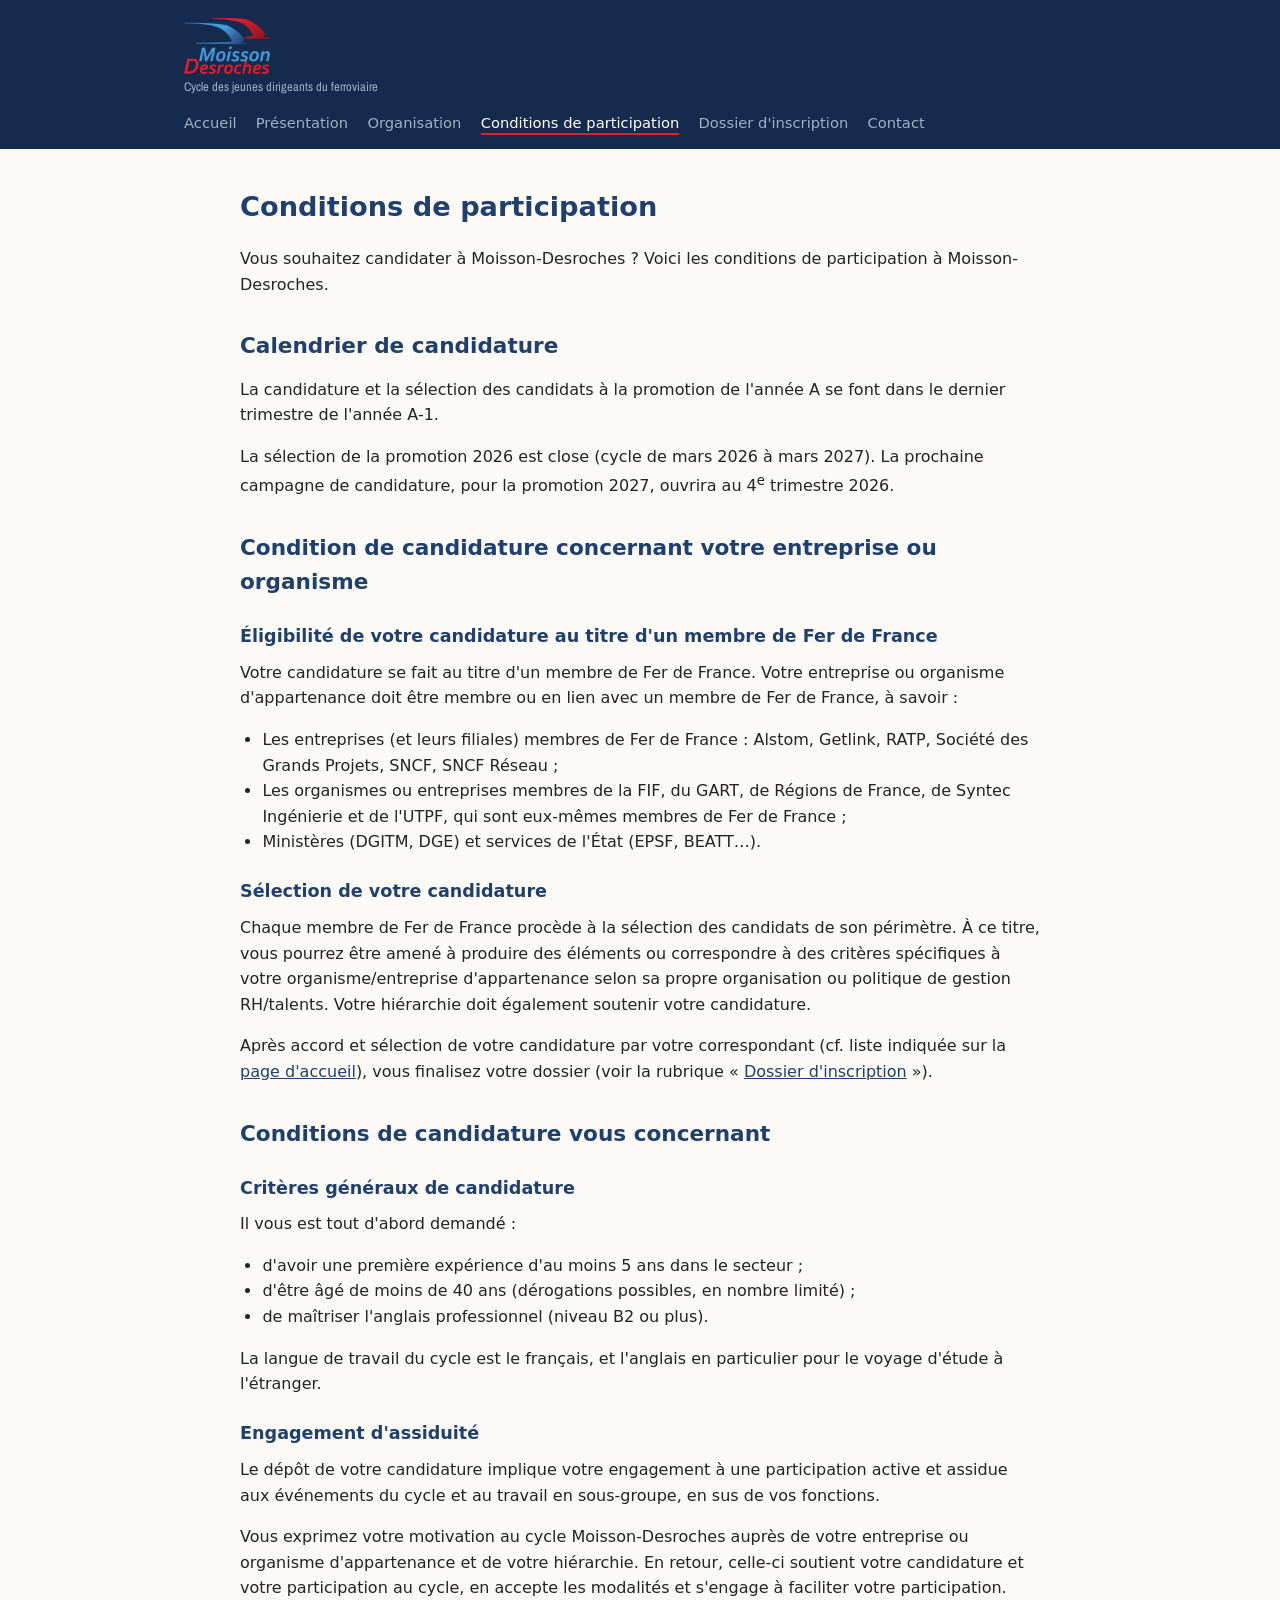
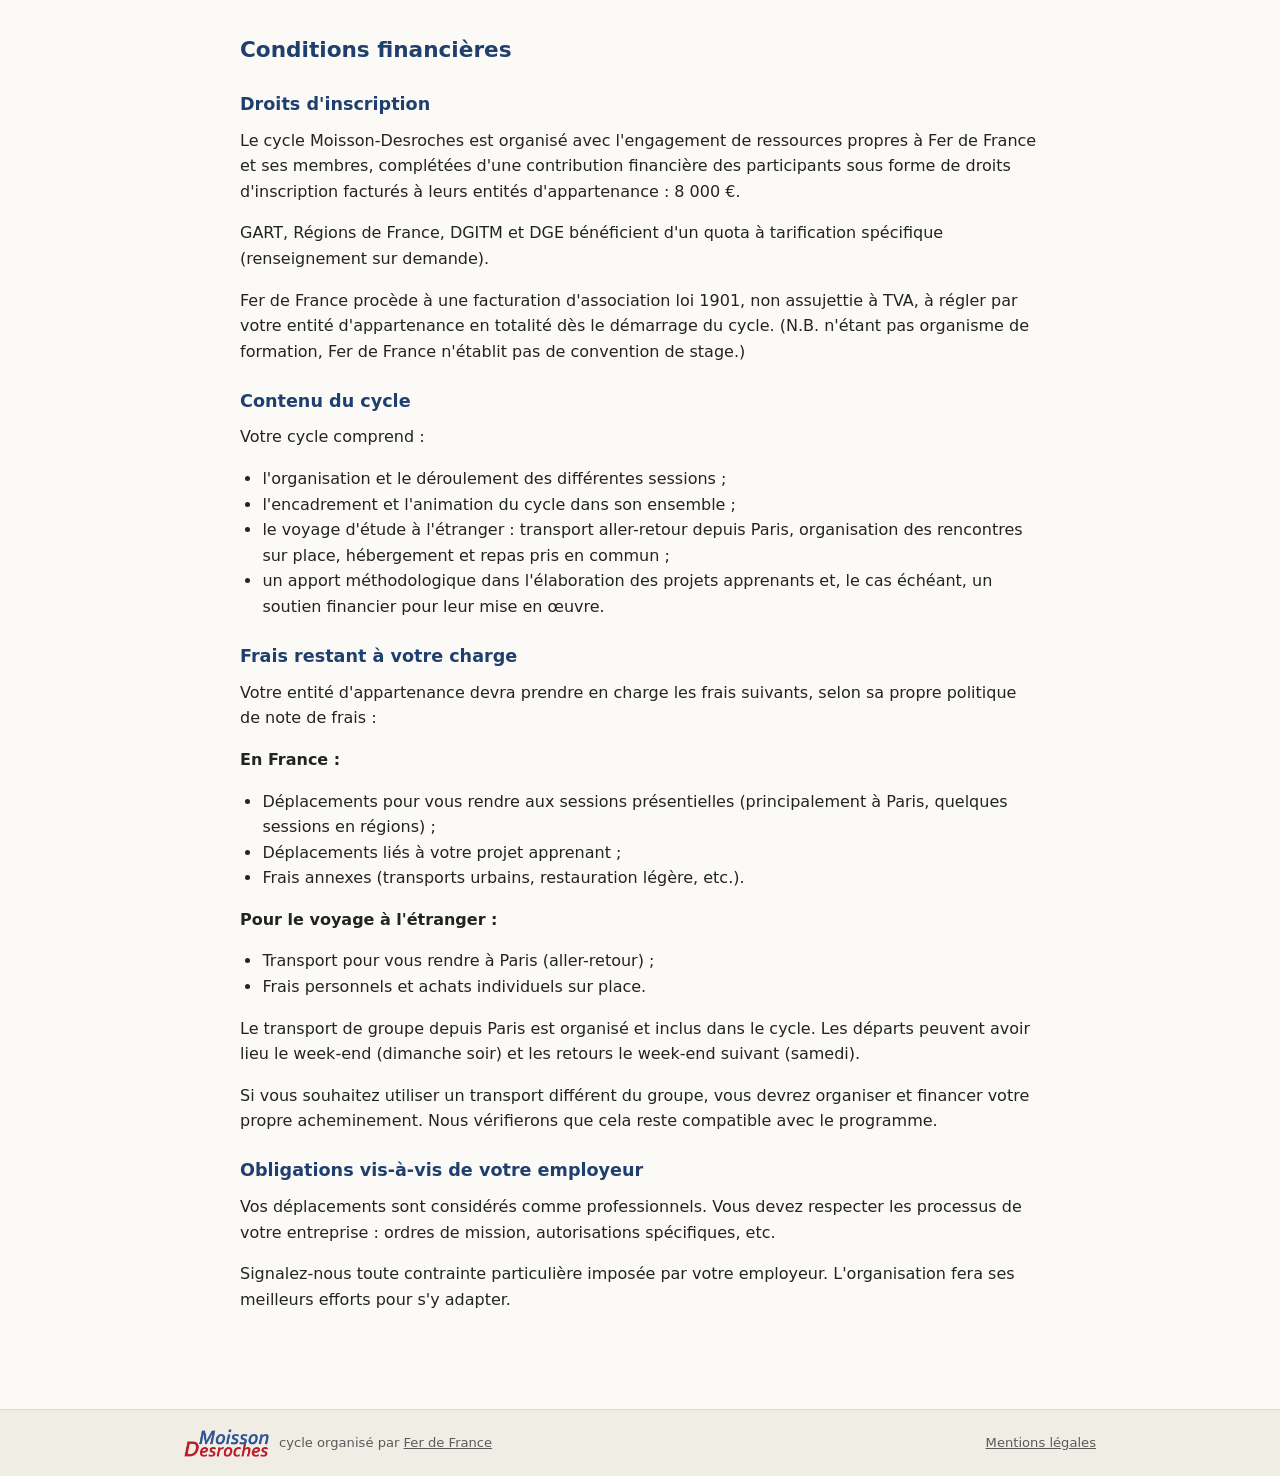
==== conditions.html @ f47c8f0b "Add files via upload" ====
<!doctype html>
<html lang="fr">
<head>
<meta charset="utf-8">
<meta name="viewport" content="width=device-width, initial-scale=1">
<title>Conditions de participation, Moisson-Desroches</title>
<link rel="stylesheet" href="style.css">
</head>
<body>
<header class="entete">
  <div class="entete-contenu">
    <div class="marque">
      <img class="logo" src="images/logo-moisson-desroches-fond-sombre.webp" alt="Logo Moisson-Desroches">
      <p class="signature">Cycle des jeunes dirigeants du ferroviaire</p>
    </div>
    <nav class="principale">
      <ul>
        <li><a href="index.html">Accueil</a></li>
        <li><a href="presentation.html">Présentation</a></li>
        <li><a href="organisation.html">Organisation</a></li>
        <li><a href="conditions.html" aria-current="page">Conditions de participation</a></li>
        <li><a href="dossier-inscription.html">Dossier d'inscription</a></li>
        <li><a href="contact.html">Contact</a></li>
      </ul>
    </nav>
  </div>
</header>

<main>
  <h1>Conditions de participation</h1>

  <p>Vous souhaitez candidater à Moisson-Desroches ? Voici les conditions de participation à Moisson-Desroches.</p>

  <h2>Calendrier de candidature</h2>

  <p>La candidature et la sélection des candidats à la promotion de l'année A se font dans le dernier trimestre de l'année A-1.</p>

  <p>La sélection de la promotion 2026 est close (cycle de mars 2026 à mars 2027). La prochaine campagne de candidature, pour la promotion 2027, ouvrira au 4<sup>e</sup> trimestre 2026.</p>

  <h2>Condition de candidature concernant votre entreprise ou organisme</h2>

  <h3>Éligibilité de votre candidature au titre d'un membre de Fer de France</h3>

  <p>Votre candidature se fait au titre d'un membre de Fer de France. Votre entreprise ou organisme d'appartenance doit être membre ou en lien avec un membre de Fer de France, à savoir :</p>

  <ul>
    <li>Les entreprises (et leurs filiales) membres de Fer de France : Alstom, Getlink, RATP, Société des Grands Projets, SNCF, SNCF Réseau ;</li>
    <li>Les organismes ou entreprises membres de la FIF, du GART, de Régions de France, de Syntec Ingénierie et de l'UTPF, qui sont eux-mêmes membres de Fer de France ;</li>
    <li>Ministères (DGITM, DGE) et services de l'État (EPSF, BEATT…).</li>
  </ul>

  <h3>Sélection de votre candidature</h3>

  <p>Chaque membre de Fer de France procède à la sélection des candidats de son périmètre. À ce titre, vous pourrez être amené à produire des éléments ou correspondre à des critères spécifiques à votre organisme/entreprise d'appartenance selon sa propre organisation ou politique de gestion RH/talents. Votre hiérarchie doit également soutenir votre candidature.</p>

  <p>Après accord et sélection de votre candidature par votre correspondant (cf. liste indiquée sur la <a href="index.html">page d'accueil</a>), vous finalisez votre dossier (voir la rubrique « <a href="dossier-inscription.html">Dossier d'inscription</a> »).</p>

  <h2>Conditions de candidature vous concernant</h2>

  <h3>Critères généraux de candidature</h3>

  <p>Il vous est tout d'abord demandé :</p>

  <ul>
    <li>d'avoir une première expérience d'au moins 5 ans dans le secteur ;</li>
    <li>d'être âgé de moins de 40 ans (dérogations possibles, en nombre limité) ;</li>
    <li>de maîtriser l'anglais professionnel (niveau B2 ou plus).</li>
  </ul>

  <p>La langue de travail du cycle est le français, et l'anglais en particulier pour le voyage d'étude à l'étranger.</p>

  <h3>Engagement d'assiduité</h3>

  <p>Le dépôt de votre candidature implique votre engagement à une participation active et assidue aux événements du cycle et au travail en sous-groupe, en sus de vos fonctions.</p>

  <p>Vous exprimez votre motivation au cycle Moisson-Desroches auprès de votre entreprise ou organisme d'appartenance et de votre hiérarchie. En retour, celle-ci soutient votre candidature et votre participation au cycle, en accepte les modalités et s'engage à faciliter votre participation.</p>

  <h2>Conditions financières</h2>

  <h3>Droits d'inscription</h3>

  <p>Le cycle Moisson-Desroches est organisé avec l'engagement de ressources propres à Fer de France et ses membres, complétées d'une contribution financière des participants sous forme de droits d'inscription facturés à leurs entités d'appartenance : 8 000 €.</p>

  <p>GART, Régions de France, DGITM et DGE bénéficient d'un quota à tarification spécifique (renseignement sur demande).</p>

  <p>Fer de France procède à une facturation d'association loi 1901, non assujettie à TVA, à régler par votre entité d'appartenance en totalité dès le démarrage du cycle. (N.B. n'étant pas organisme de formation, Fer de France n'établit pas de convention de stage.)</p>

  <h3>Contenu du cycle</h3>

  <p>Votre cycle comprend :</p>

  <ul>
    <li>l'organisation et le déroulement des différentes sessions ;</li>
    <li>l'encadrement et l'animation du cycle dans son ensemble ;</li>
    <li>le voyage d'étude à l'étranger : transport aller-retour depuis Paris, organisation des rencontres sur place, hébergement et repas pris en commun ;</li>
    <li>un apport méthodologique dans l'élaboration des projets apprenants et, le cas échéant, un soutien financier pour leur mise en œuvre.</li>
  </ul>

  <h3>Frais restant à votre charge</h3>

  <p>Votre entité d'appartenance devra prendre en charge les frais suivants, selon sa propre politique de note de frais :</p>

  <p><strong>En France :</strong></p>
  <ul>
    <li>Déplacements pour vous rendre aux sessions présentielles (principalement à Paris, quelques sessions en régions) ;</li>
    <li>Déplacements liés à votre projet apprenant ;</li>
    <li>Frais annexes (transports urbains, restauration légère, etc.).</li>
  </ul>

  <p><strong>Pour le voyage à l'étranger :</strong></p>
  <ul>
    <li>Transport pour vous rendre à Paris (aller-retour) ;</li>
    <li>Frais personnels et achats individuels sur place.</li>
  </ul>

  <p>Le transport de groupe depuis Paris est organisé et inclus dans le cycle. Les départs peuvent avoir lieu le week-end (dimanche soir) et les retours le week-end suivant (samedi).</p>

  <p>Si vous souhaitez utiliser un transport différent du groupe, vous devrez organiser et financer votre propre acheminement. Nous vérifierons que cela reste compatible avec le programme.</p>

  <h3>Obligations vis-à-vis de votre employeur</h3>

  <p>Vos déplacements sont considérés comme professionnels. Vous devez respecter les processus de votre entreprise : ordres de mission, autorisations spécifiques, etc.</p>

  <p>Signalez-nous toute contrainte particulière imposée par votre employeur. L'organisation fera ses meilleurs efforts pour s'y adapter.</p>
</main>

<footer class="pied">
  <div class="pied-contenu">
    <div class="pied-marque">
      <img class="texte-logo" src="images/texte-moisson-desroches.webp" alt="Moisson-Desroches">
      <span>cycle organisé par <a href="https://ferdefrance.fr">Fer de France</a></span>
    </div>
    <a href="mentions-legales.html">Mentions légales</a>
  </div>
</footer>
</body>
</html>
---- style.css ----
/* Site Moisson-Desroches, feuille de style commune */

:root {
  --bleu-nuit: #142b4d;
  --bleu-nuit-clair: #1f3f6e;
  --rouge: #e61d2d;
  --ambre: #c9762f;
  --fond: #fbfaf7;
  --fond-encadre: #f0ede5;
  --texte: #232323;
  --texte-clair: #5a5a5a;
  --bordure: #ddd8cb;
  --largeur-max: 800px;
}

@font-face {
  font-family: 'Archivo Narrow';
  src: url('fonts/archivo-narrow-latin.woff2') format('woff2');
}

* {
  box-sizing: border-box;
}

body {
  margin: 0;
  font-family: system-ui, -apple-system, "Segoe UI", Roboto, Arial, sans-serif;
  color: var(--texte);
  background: var(--fond);
  line-height: 1.6;
}

header.entete {
  background: var(--bleu-nuit);
  color: #fff;
}

.entete-contenu {
  max-width: 960px;
  margin: 0 auto;
  padding: 1.1rem 1.5rem 0.9rem;
  display: flex;
  align-items: flex-end;
  justify-content: space-between;
  gap: 1rem;
  flex-wrap: wrap;
}

.marque {
  display: flex;
  flex-direction: column;
  align-items: flex-start;
  gap: 0.35rem;
}

.entete-contenu img.logo {
  height: 56px;
  width: auto;
}

.signature {
  font-size: 0.78rem;
  line-height: 1.3;
  color: #9fb0c9;
  margin: 0;
  font-family: 'Archivo Narrow', system-ui, -apple-system, "Segoe UI", Roboto, Arial, sans-serif;
}

nav.principale ul {
  list-style: none;
  display: flex;
  flex-wrap: wrap;
  gap: 0.3rem 1.2rem;
  margin: 0;
  padding: 0;
  font-family: system-ui, -apple-system, "Segoe UI", Roboto, Arial, sans-serif;
  font-size: 0.92rem;
}

nav.principale a {
  color: #9fb0c9;
  text-decoration: none;
  border-bottom: 2px solid transparent;
  padding-bottom: 2px;
}

nav.principale a:hover,
nav.principale a[aria-current="page"] {
  border-bottom-color: var(--rouge);
  color: #fff;
}

main {
  max-width: 960px;
  margin: 0 auto;
  padding: 2.2rem 1.5rem 3rem;
}

main > * {
  max-width: var(--largeur-max);
  margin-left: auto;
  margin-right: auto;
}

h1 {
  font-size: 1.7rem;
  color: var(--bleu-nuit-clair);
  margin-top: 0;
}

h2 {
  font-size: 1.35rem;
  color: var(--bleu-nuit-clair);
  margin: 2rem auto 0.8rem;
}

h3 {
  font-size: 1.1rem;
  color: var(--bleu-nuit-clair);
  margin: 1.4rem auto 0.6rem;
}

p {
  margin: 0 auto 1rem;
}

ul, ol {
  margin: 0 auto 1rem;
  padding-left: 1.4rem;
}

a {
  color: var(--bleu-nuit-clair);
}

a:hover {
  color: var(--rouge);
}

.alerte {
  background: var(--fond-encadre);
  border-left: 4px solid var(--ambre);
  padding: 0.9rem 1.1rem;
  margin: 0 auto 1.4rem;
  font-family: system-ui, -apple-system, "Segoe UI", Roboto, Arial, sans-serif;
  font-size: 1rem;
}

.alerte strong {
  color: var(--bleu-nuit);
}

.encadre {
  background: var(--fond-encadre);
  border: 1px solid var(--bordure);
  border-radius: 6px;
  padding: 1rem 1.2rem;
  margin: 1.2rem auto;
}

figure {
  margin: 1.5rem auto;
}

figure img {
  max-width: 100%;
  height: auto;
  border-radius: 4px;
  display: block;
}

figcaption {
  font-family: system-ui, -apple-system, "Segoe UI", Roboto, Arial, sans-serif;
  font-size: 0.85rem;
  color: var(--texte-clair);
  margin-top: 0.4rem;
}

.note {
  font-size: 0.85rem;
  color: var(--texte-clair);
  font-family: system-ui, -apple-system, "Segoe UI", Roboto, Arial, sans-serif;
}

footer.pied {
  border-top: 1px solid var(--bordure);
  background: var(--fond-encadre);
  margin-top: 2rem;
}

.pied-contenu {
  max-width: 960px;
  margin: 0 auto;
  padding: 1.2rem 1.5rem;
  display: flex;
  align-items: center;
  justify-content: space-between;
  flex-wrap: wrap;
  gap: 1.5rem;
  font-family: system-ui, -apple-system, "Segoe UI", Roboto, Arial, sans-serif;
  font-size: 0.82rem;
  color: var(--texte-clair);
}

.pied-contenu img.texte-logo {
  height: 28px;
  width: auto;
}

.pied-marque {
  display: flex;
  align-items: center;
  gap: 0.6rem;
}

.pied-contenu a {
  color: var(--texte-clair);
}
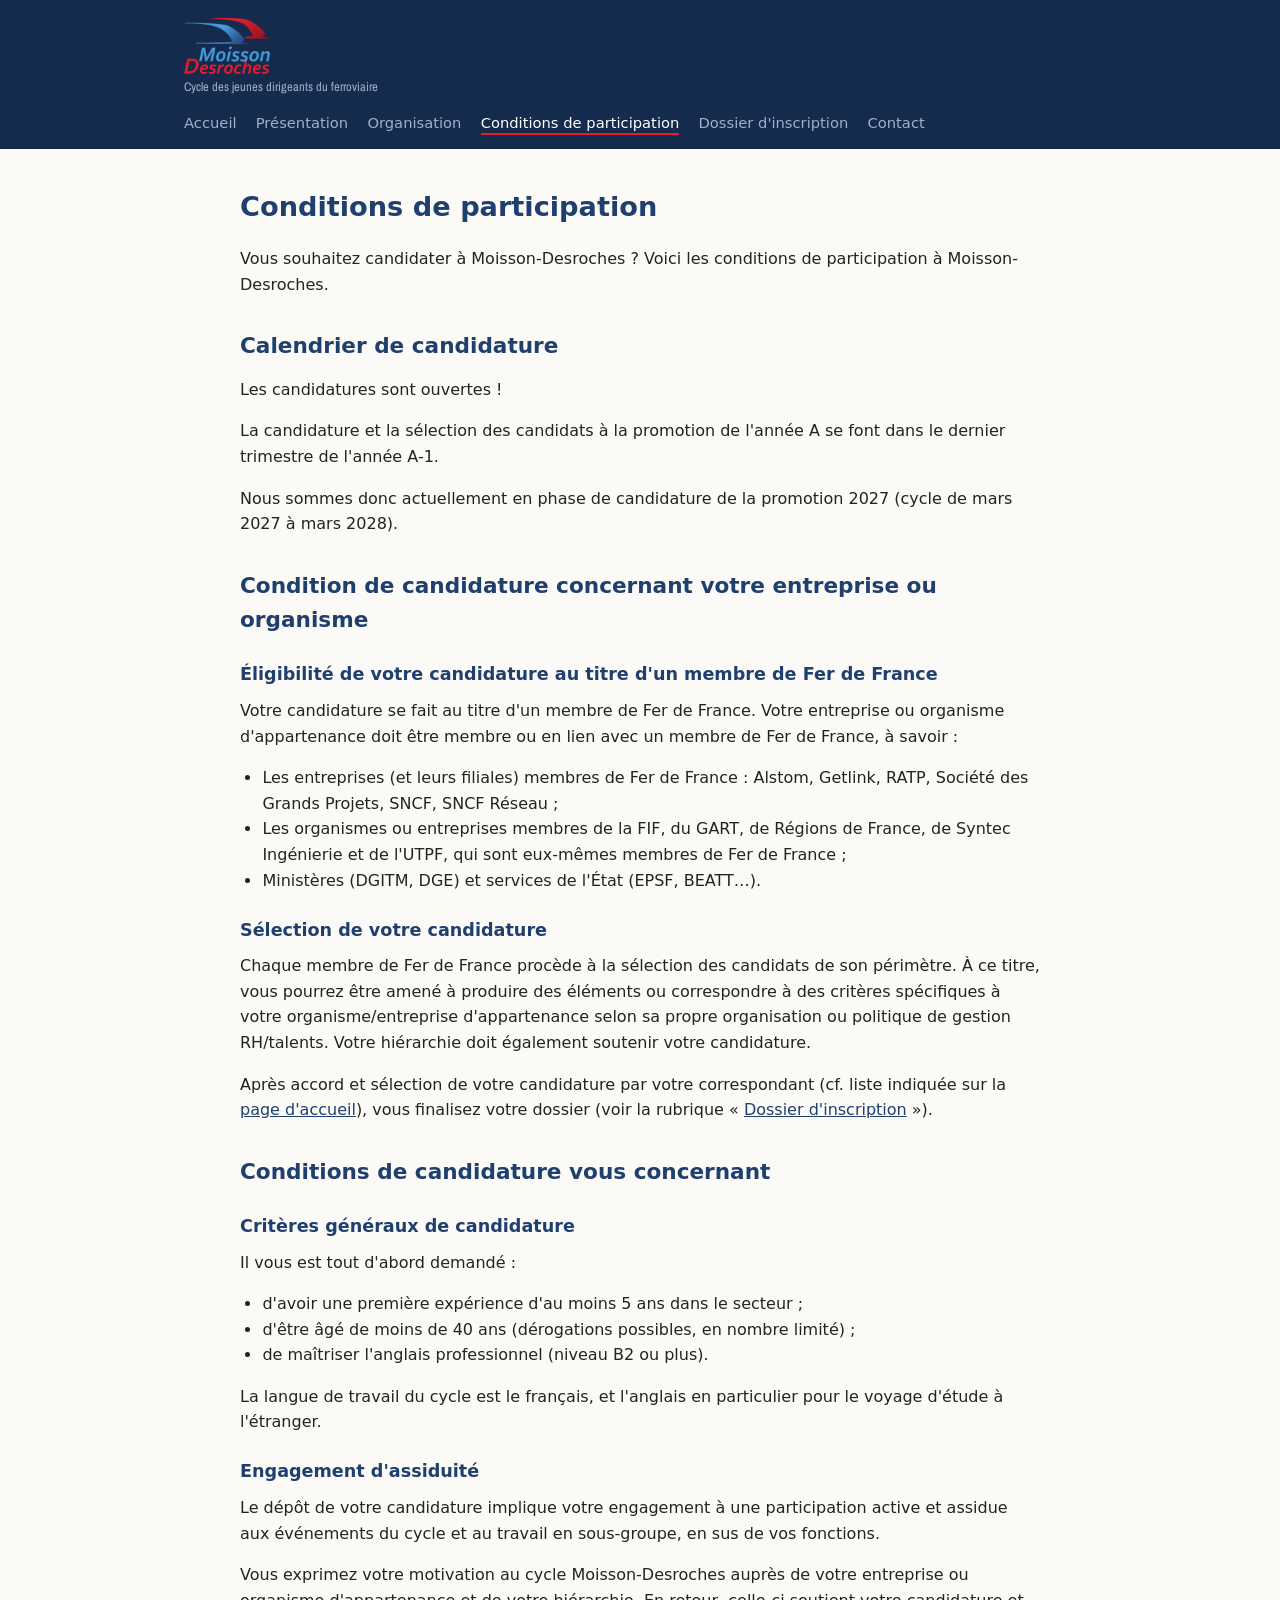
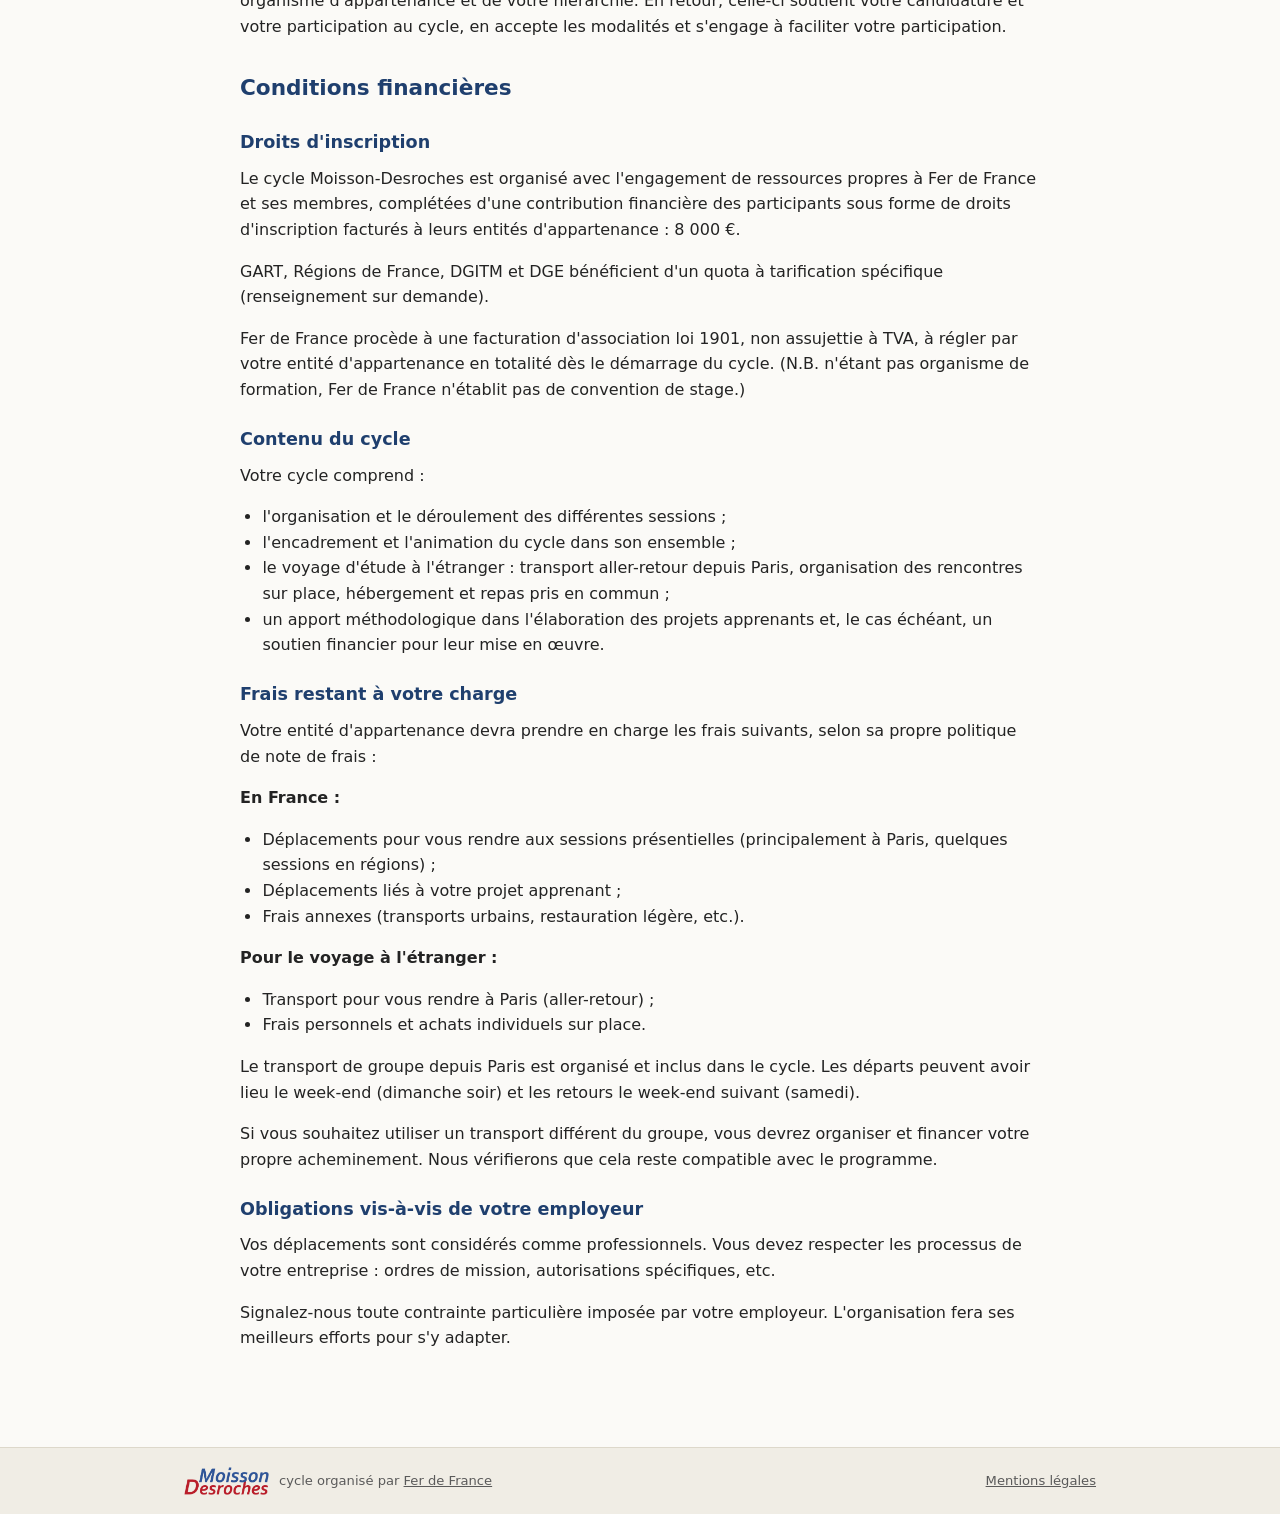
==== commit 71fba3c4: "Ouvre la campagne de recrutement de la promotion 2027 Retire l'encart « sélection close », remet les" ====
--- a/conditions.html
+++ b/conditions.html
@@ -33,9 +33,11 @@
 
   <h2>Calendrier de candidature</h2>
 
+  <p>Les candidatures sont ouvertes !</p>
+
   <p>La candidature et la sélection des candidats à la promotion de l'année A se font dans le dernier trimestre de l'année A-1.</p>
 
-  <p>La sélection de la promotion 2026 est close (cycle de mars 2026 à mars 2027). La prochaine campagne de candidature, pour la promotion 2027, ouvrira au 4<sup>e</sup> trimestre 2026.</p>
+  <p>Nous sommes donc actuellement en phase de candidature de la promotion 2027 (cycle de mars 2027 à mars 2028).</p>
 
   <h2>Condition de candidature concernant votre entreprise ou organisme</h2>
 
